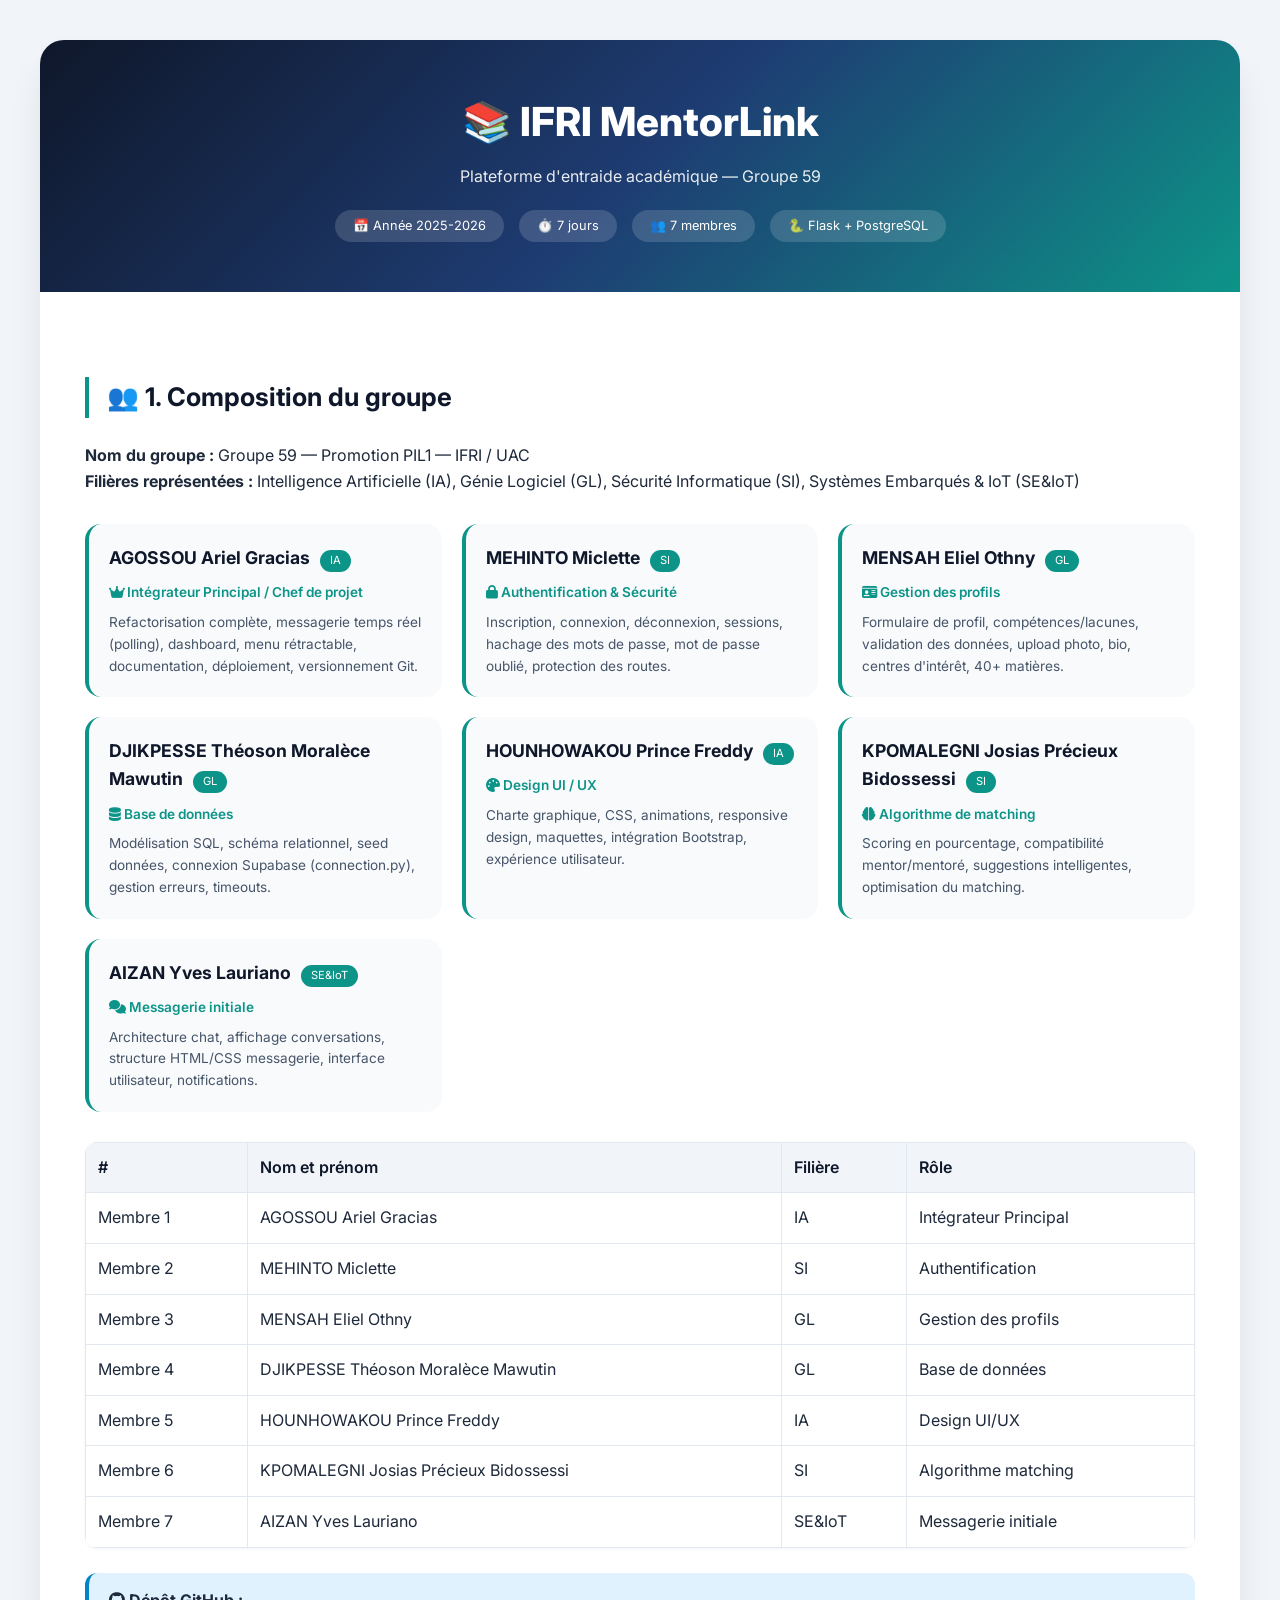
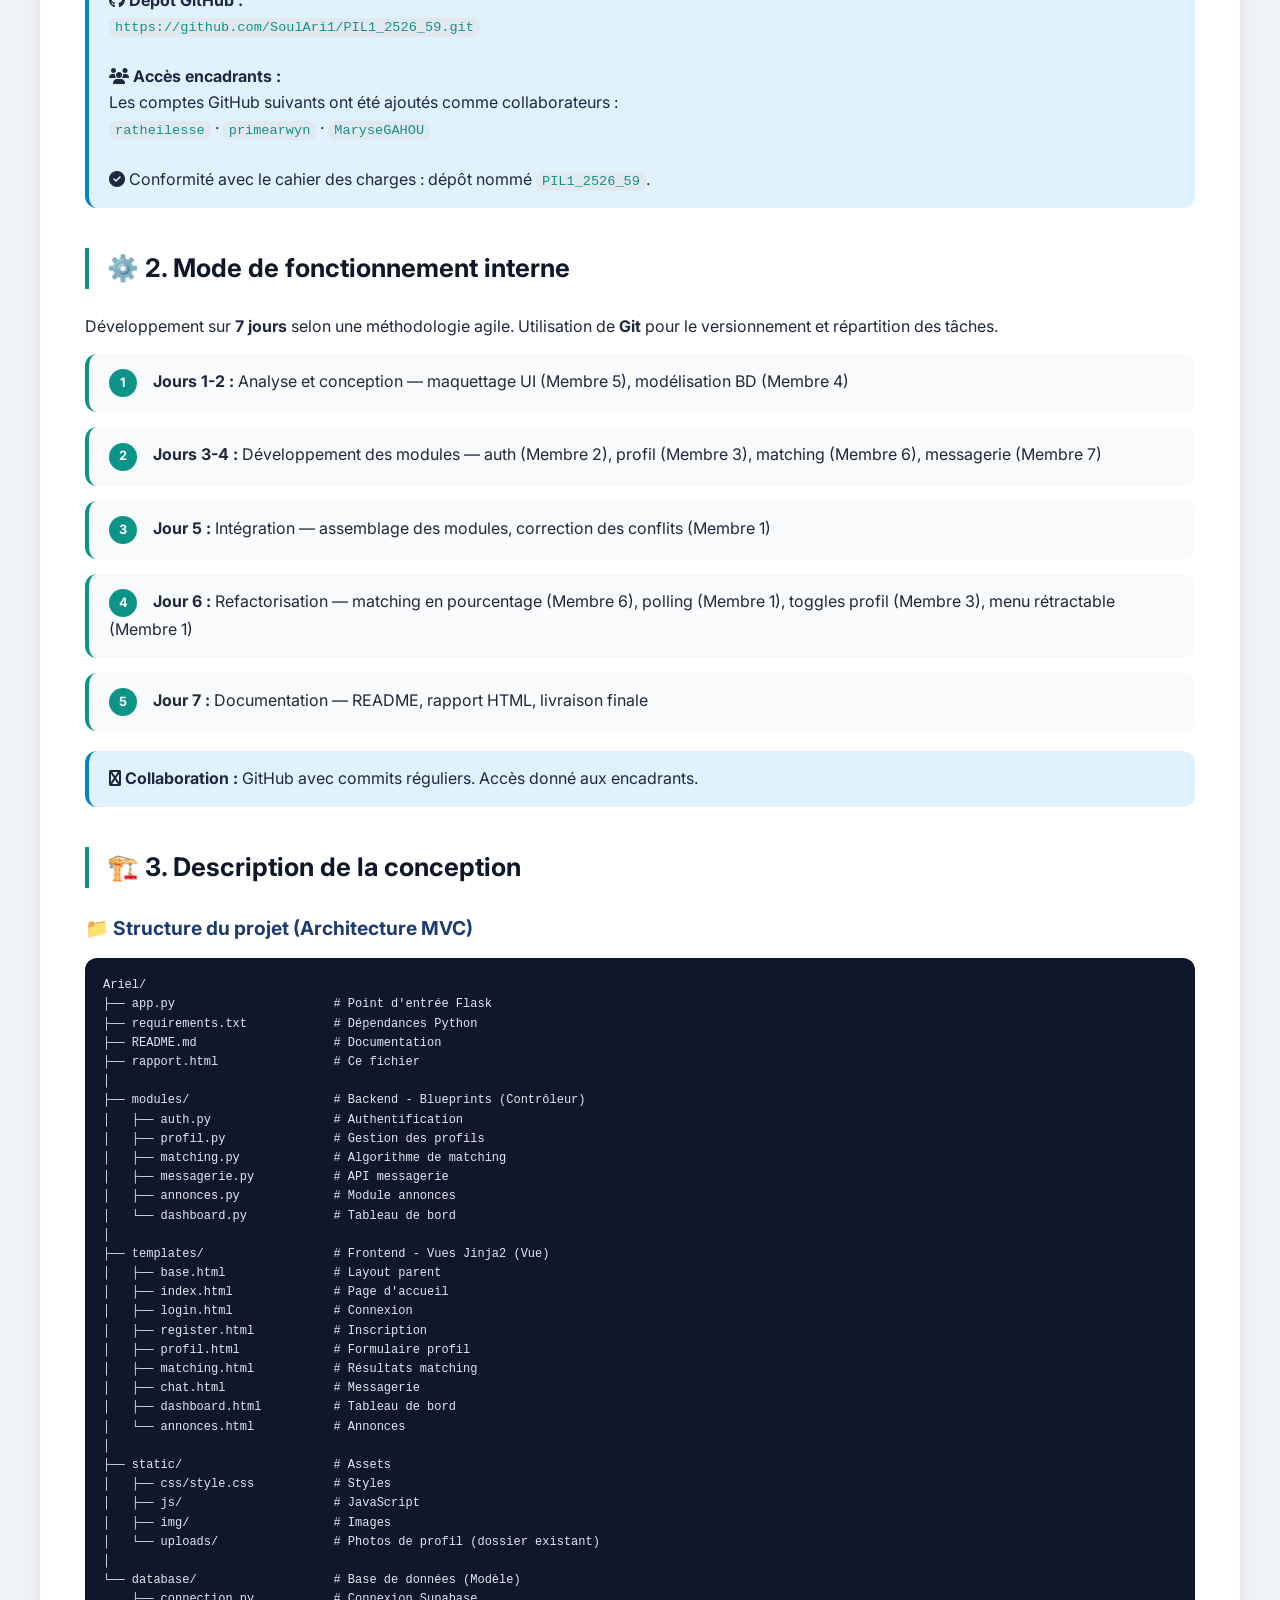
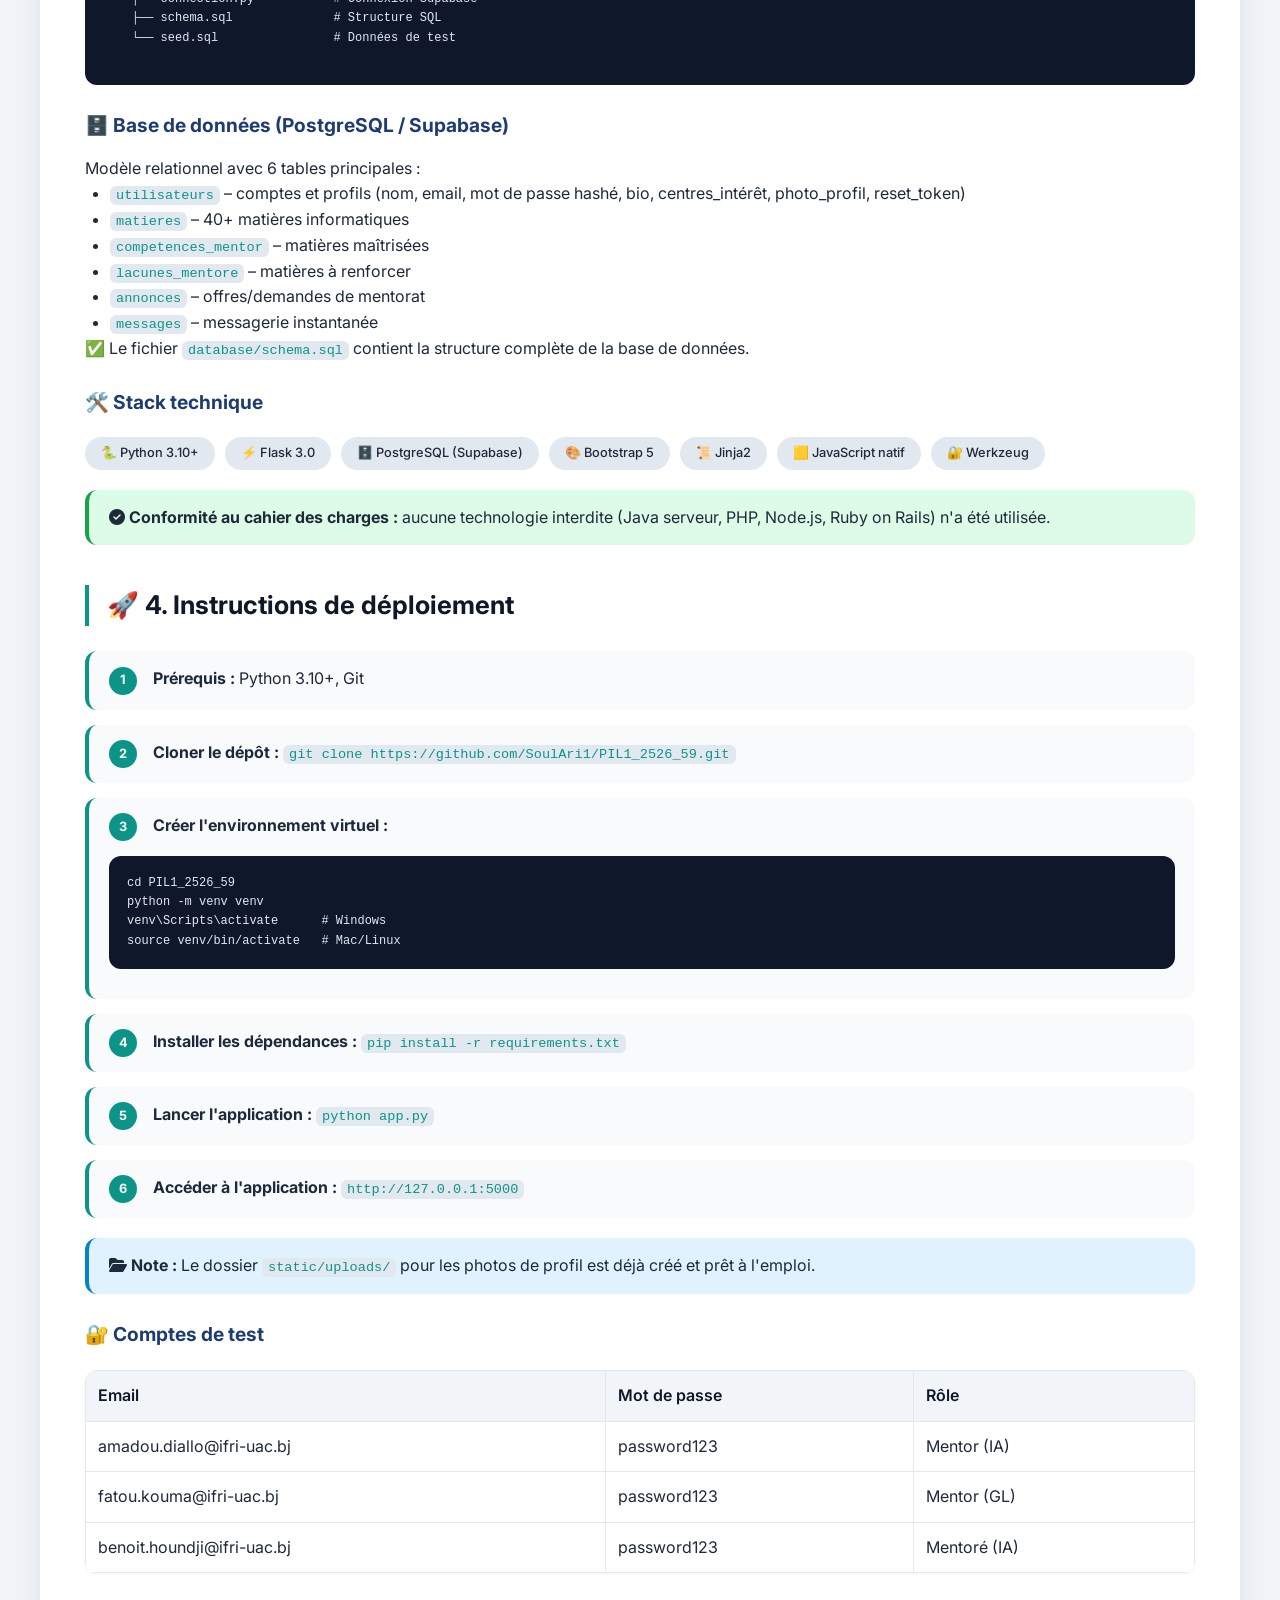
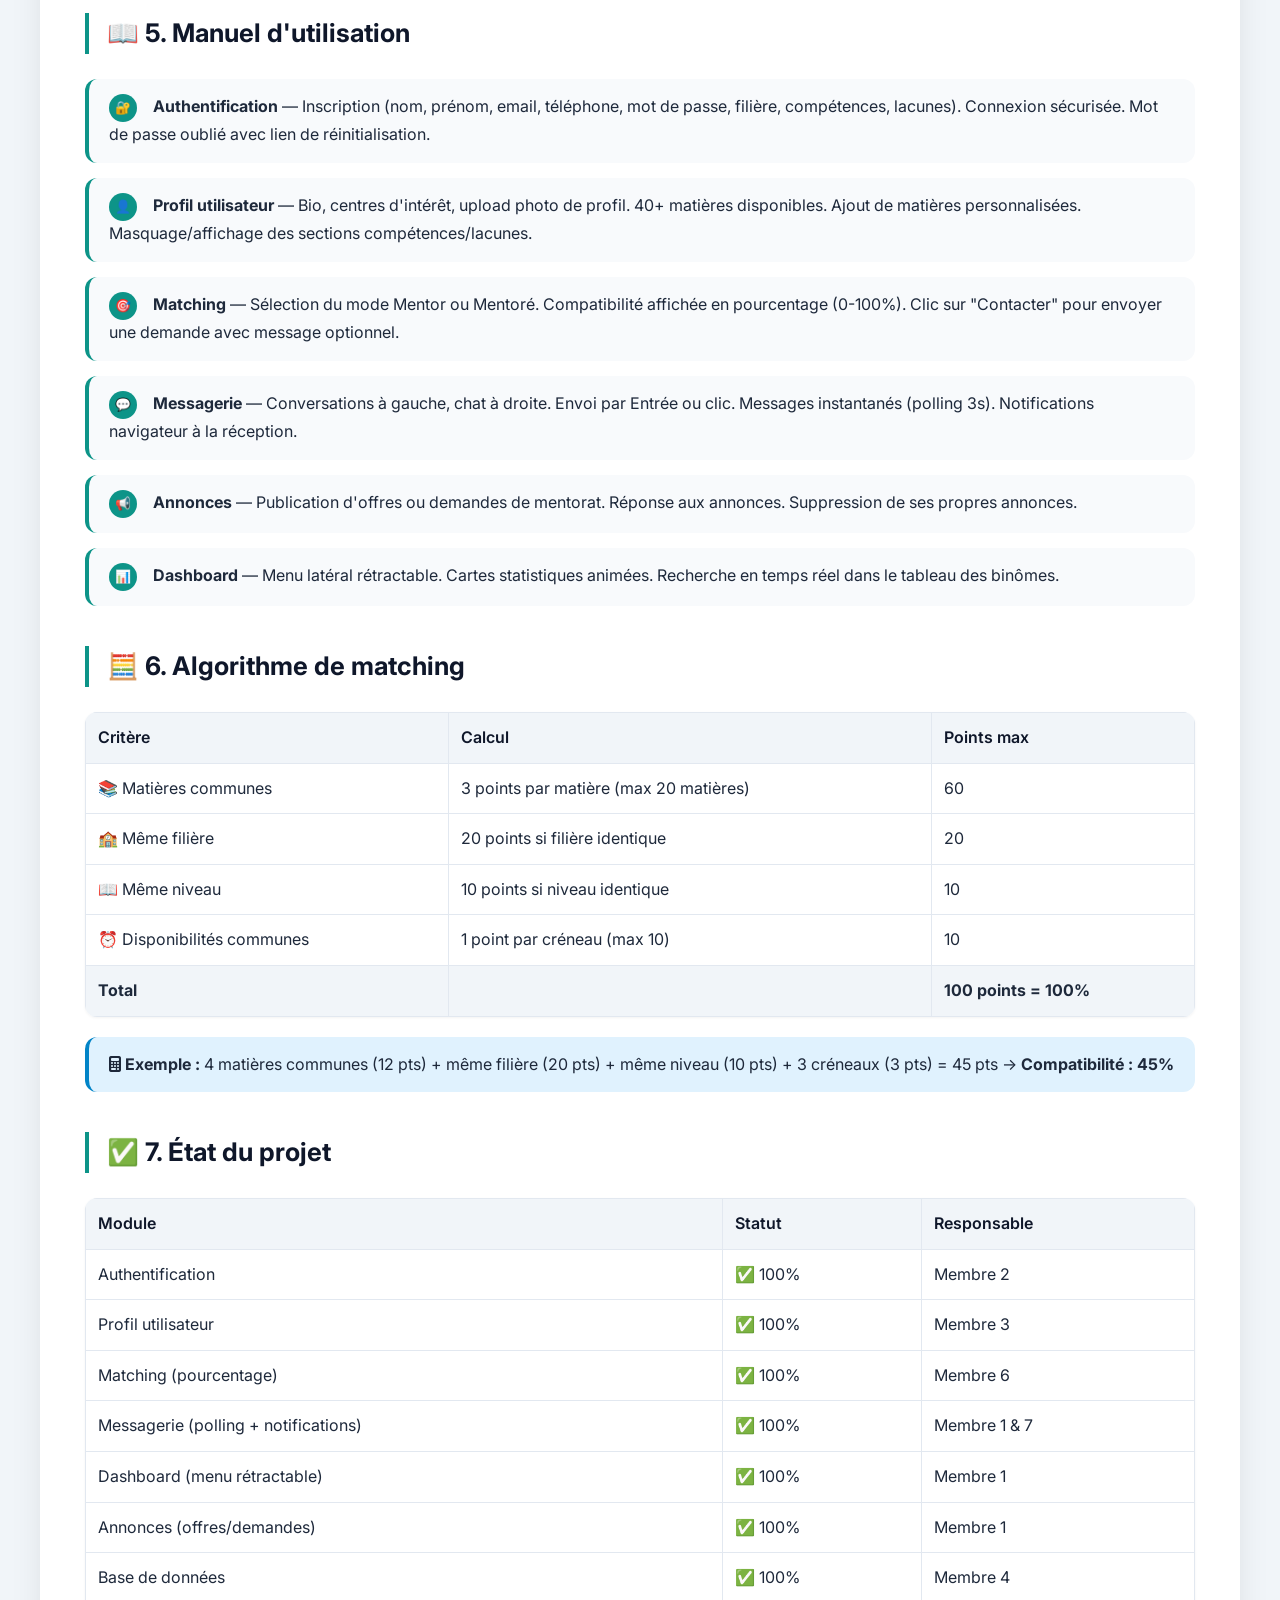
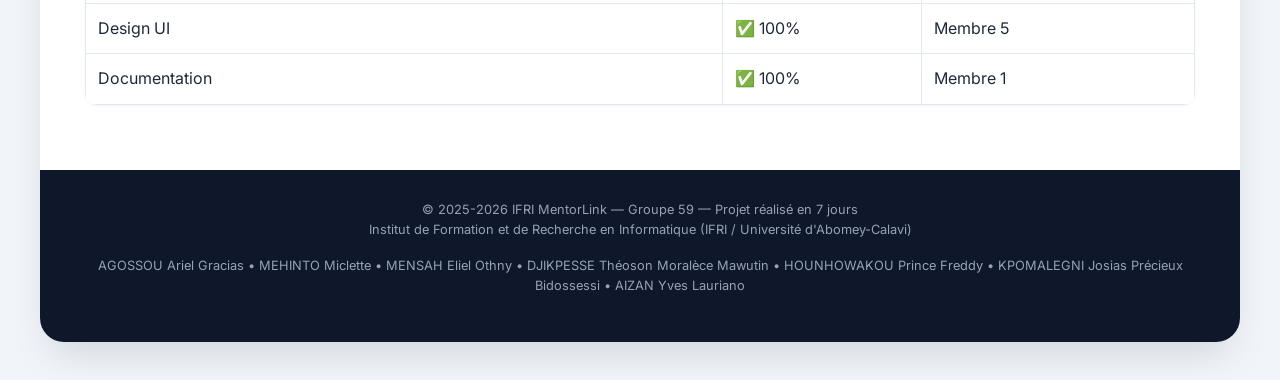
==== rapport.html @ c5157a89 "Le rapport." ====
<!DOCTYPE html>
<html lang="fr">
<head>
    <meta charset="UTF-8">
    <meta name="viewport" content="width=device-width, initial-scale=1.0">
    <title>Rapport Projet IFRI MentorLink - Groupe 59</title>
    <link href="https://fonts.googleapis.com/css2?family=Inter:opsz,wght@14..32,300;14..32,400;14..32,500;14..32,600;14..32,700;14..32,800&display=swap" rel="stylesheet">
    <link rel="stylesheet" href="https://cdnjs.cloudflare.com/ajax/libs/font-awesome/6.4.0/css/all.min.css">
    <style>
        * {
            margin: 0;
            padding: 0;
            box-sizing: border-box;
        }
        body {
            font-family: 'Inter', sans-serif;
            line-height: 1.6;
            color: #1e293b;
            background: #f1f5f9;
            padding: 40px 20px;
        }
        .container {
            max-width: 1200px;
            margin: 0 auto;
            background: white;
            border-radius: 24px;
            box-shadow: 0 20px 40px -12px rgba(0,0,0,0.15);
            overflow: hidden;
        }
        header {
            background: linear-gradient(135deg, #0f172a 0%, #1e3c72 50%, #0d9488 100%);
            color: white;
            padding: 50px 40px;
            text-align: center;
        }
        header h1 {
            font-size: 2.5rem;
            margin-bottom: 10px;
            font-weight: 800;
        }
        header .subtitle {
            font-size: 1rem;
            opacity: 0.9;
            margin-bottom: 20px;
        }
        .badge-container {
            display: flex;
            justify-content: center;
            gap: 15px;
            flex-wrap: wrap;
        }
        .badge {
            background: rgba(255,255,255,0.15);
            padding: 6px 18px;
            border-radius: 50px;
            font-size: 0.8rem;
        }
        .content {
            padding: 45px;
        }
        h2 {
            color: #0f172a;
            border-left: 4px solid #0d9488;
            padding-left: 18px;
            margin: 40px 0 25px 0;
            font-size: 1.6rem;
        }
        h3 {
            color: #1e3c72;
            margin: 25px 0 15px 0;
            font-size: 1.2rem;
        }
        .member-grid {
            display: grid;
            grid-template-columns: repeat(auto-fit, minmax(320px, 1fr));
            gap: 20px;
            margin: 30px 0;
        }
        .member-card {
            background: #f8fafc;
            border-radius: 16px;
            padding: 20px;
            border-left: 4px solid #0d9488;
            transition: all 0.2s;
        }
        .member-card:hover {
            transform: translateY(-3px);
            box-shadow: 0 10px 20px -10px rgba(0,0,0,0.1);
        }
        .member-name {
            font-size: 1.1rem;
            font-weight: 700;
            color: #0f172a;
        }
        .member-filiere {
            display: inline-block;
            background: #0d9488;
            color: white;
            padding: 2px 10px;
            border-radius: 20px;
            font-size: 0.7rem;
            margin-left: 10px;
        }
        .member-role {
            color: #0d9488;
            font-weight: 600;
            font-size: 0.85rem;
            margin: 10px 0 8px 0;
        }
        .member-desc {
            color: #475569;
            font-size: 0.85rem;
        }
        table {
            width: 100%;
            border-collapse: collapse;
            margin: 20px 0;
            border-radius: 12px;
            overflow: hidden;
            box-shadow: 0 1px 3px rgba(0,0,0,0.05);
        }
        th, td {
            border: 1px solid #e2e8f0;
            padding: 12px;
            text-align: left;
        }
        th {
            background: #f1f5f9;
            font-weight: 600;
            color: #0f172a;
        }
        pre {
            background: #0f172a;
            color: #e2e8f0;
            padding: 18px;
            border-radius: 12px;
            overflow-x: auto;
            font-size: 0.75rem;
            font-family: 'Monaco', monospace;
            margin: 15px 0;
        }
        code {
            background: #e2e8f0;
            padding: 2px 6px;
            border-radius: 6px;
            font-size: 0.85rem;
            color: #0d9488;
        }
        .tech-stack {
            display: flex;
            flex-wrap: wrap;
            gap: 10px;
            margin: 20px 0;
        }
        .tech-item {
            background: #e2e8f0;
            padding: 6px 16px;
            border-radius: 30px;
            font-size: 0.8rem;
            font-weight: 500;
        }
        .step {
            background: #f8fafc;
            border-radius: 12px;
            padding: 15px 20px;
            margin: 15px 0;
            border-left: 4px solid #0d9488;
        }
        .step-number {
            background: #0d9488;
            color: white;
            width: 28px;
            height: 28px;
            border-radius: 50%;
            display: inline-flex;
            align-items: center;
            justify-content: center;
            margin-right: 12px;
            font-size: 0.8rem;
            font-weight: bold;
        }
        .info-box {
            background: #e0f2fe;
            border-left: 4px solid #0284c7;
            padding: 15px 20px;
            border-radius: 12px;
            margin: 20px 0;
        }
        .success-box {
            background: #dcfce7;
            border-left-color: #16a34a;
        }
        footer {
            background: #0f172a;
            color: #94a3b8;
            text-align: center;
            padding: 30px;
            font-size: 0.8rem;
        }
        .footer-names {
            display: flex;
            flex-wrap: wrap;
            justify-content: center;
            gap: 15px;
            margin: 15px 0;
        }
        @media (max-width: 768px) {
            .content { padding: 25px; }
            header h1 { font-size: 1.6rem; }
            h2 { font-size: 1.3rem; }
        }
        @media print {
            body { background: white; padding: 0; }
            header { -webkit-print-color-adjust: exact; print-color-adjust: exact; }
            .member-card { break-inside: avoid; }
        }
    </style>
</head>
<body>
<div class="container">
    <header>
        <h1>📚 IFRI MentorLink</h1>
        <p class="subtitle">Plateforme d'entraide académique — Groupe 59</p>
        <div class="badge-container">
            <span class="badge">📅 Année 2025-2026</span>
            <span class="badge">⏱️ 7 jours</span>
            <span class="badge">👥 7 membres</span>
            <span class="badge">🐍 Flask + PostgreSQL</span>
        </div>
    </header>

    <div class="content">

        <!-- ==================== 1. MEMBRES ==================== -->
        <h2>👥 1. Composition du groupe</h2>
        <p><strong>Nom du groupe :</strong> Groupe 59 — Promotion PIL1 — IFRI / UAC</p>
        <p><strong>Filières représentées :</strong> Intelligence Artificielle (IA), Génie Logiciel (GL), Sécurité Informatique (SI), Systèmes Embarqués & IoT (SE&IoT)</p>

        <div class="member-grid">
            <div class="member-card">
                <div><span class="member-name">AGOSSOU Ariel Gracias</span><span class="member-filiere">IA</span></div>
                <div class="member-role"><i class="fas fa-crown"></i> Intégrateur Principal / Chef de projet</div>
                <div class="member-desc">Refactorisation complète, messagerie temps réel (polling), dashboard, menu rétractable, documentation, déploiement, versionnement Git.</div>
            </div>
            <div class="member-card">
                <div><span class="member-name">MEHINTO Miclette</span><span class="member-filiere">SI</span></div>
                <div class="member-role"><i class="fas fa-lock"></i> Authentification & Sécurité</div>
                <div class="member-desc">Inscription, connexion, déconnexion, sessions, hachage des mots de passe, mot de passe oublié, protection des routes.</div>
            </div>
            <div class="member-card">
                <div><span class="member-name">MENSAH Eliel Othny</span><span class="member-filiere">GL</span></div>
                <div class="member-role"><i class="fas fa-id-card"></i> Gestion des profils</div>
                <div class="member-desc">Formulaire de profil, compétences/lacunes, validation des données, upload photo, bio, centres d'intérêt, 40+ matières.</div>
            </div>
            <div class="member-card">
                <div><span class="member-name">DJIKPESSE Théoson Moralèce Mawutin</span><span class="member-filiere">GL</span></div>
                <div class="member-role"><i class="fas fa-database"></i> Base de données</div>
                <div class="member-desc">Modélisation SQL, schéma relationnel, seed données, connexion Supabase (connection.py), gestion erreurs, timeouts.</div>
            </div>
            <div class="member-card">
                <div><span class="member-name">HOUNHOWAKOU Prince Freddy</span><span class="member-filiere">IA</span></div>
                <div class="member-role"><i class="fas fa-palette"></i> Design UI / UX</div>
                <div class="member-desc">Charte graphique, CSS, animations, responsive design, maquettes, intégration Bootstrap, expérience utilisateur.</div>
            </div>
            <div class="member-card">
                <div><span class="member-name">KPOMALEGNI Josias Précieux Bidossessi</span><span class="member-filiere">SI</span></div>
                <div class="member-role"><i class="fas fa-brain"></i> Algorithme de matching</div>
                <div class="member-desc">Scoring en pourcentage, compatibilité mentor/mentoré, suggestions intelligentes, optimisation du matching.</div>
            </div>
            <div class="member-card">
                <div><span class="member-name">AIZAN Yves Lauriano</span><span class="member-filiere">SE&IoT</span></div>
                <div class="member-role"><i class="fas fa-comments"></i> Messagerie initiale</div>
                <div class="member-desc">Architecture chat, affichage conversations, structure HTML/CSS messagerie, interface utilisateur, notifications.</div>
            </div>
        </div>

        <table>
            <thead><tr><th>#</th><th>Nom et prénom</th><th>Filière</th><th>Rôle</th></tr></thead>
            <tbody>
                <tr><td>Membre 1</td><td>AGOSSOU Ariel Gracias</td><td>IA</td><td>Intégrateur Principal</td></tr>
                <tr><td>Membre 2</td><td>MEHINTO Miclette</td><td>SI</td><td>Authentification</td></tr>
                <tr><td>Membre 3</td><td>MENSAH Eliel Othny</td><td>GL</td><td>Gestion des profils</td></tr>
                <tr><td>Membre 4</td><td>DJIKPESSE Théoson Moralèce Mawutin</td><td>GL</td><td>Base de données</td></tr>
                <tr><td>Membre 5</td><td>HOUNHOWAKOU Prince Freddy</td><td>IA</td><td>Design UI/UX</td></tr>
                <tr><td>Membre 6</td><td>KPOMALEGNI Josias Précieux Bidossessi</td><td>SI</td><td>Algorithme matching</td></tr>
                <tr><td>Membre 7</td><td>AIZAN Yves Lauriano</td><td>SE&IoT</td><td>Messagerie initiale</td></tr>
            </tbody>
        </table>

        <!-- Dépôt GitHub et accès encadrants -->
        <div class="info-box" style="margin-top: 25px;">
            <i class="fab fa-github"></i> <strong>Dépôt GitHub :</strong><br>
            <code>https://github.com/SoulAri1/PIL1_2526_59.git</code>
            <br><br>
            <i class="fas fa-users"></i> <strong>Accès encadrants :</strong><br>
            Les comptes GitHub suivants ont été ajoutés comme collaborateurs :<br>
            <code>ratheilesse</code> · <code>primearwyn</code> · <code>MaryseGAHOU</code>
            <br><br>
            <i class="fas fa-check-circle"></i> Conformité avec le cahier des charges : dépôt nommé <code>PIL1_2526_59</code>.
        </div>

        <!-- ==================== 2. FONCTIONNEMENT ==================== -->
        <h2>⚙️ 2. Mode de fonctionnement interne</h2>
        <p>Développement sur <strong>7 jours</strong> selon une méthodologie agile. Utilisation de <strong>Git</strong> pour le versionnement et répartition des tâches.</p>

        <div class="step"><span class="step-number">1</span> <strong>Jours 1-2 :</strong> Analyse et conception — maquettage UI (Membre 5), modélisation BD (Membre 4)</div>
        <div class="step"><span class="step-number">2</span> <strong>Jours 3-4 :</strong> Développement des modules — auth (Membre 2), profil (Membre 3), matching (Membre 6), messagerie (Membre 7)</div>
        <div class="step"><span class="step-number">3</span> <strong>Jour 5 :</strong> Intégration — assemblage des modules, correction des conflits (Membre 1)</div>
        <div class="step"><span class="step-number">4</span> <strong>Jour 6 :</strong> Refactorisation — matching en pourcentage (Membre 6), polling (Membre 1), toggles profil (Membre 3), menu rétractable (Membre 1)</div>
        <div class="step"><span class="step-number">5</span> <strong>Jour 7 :</strong> Documentation — README, rapport HTML, livraison finale</div>

        <div class="info-box">
            <i class="fas fa-github"></i> <strong>Collaboration :</strong> GitHub avec commits réguliers. Accès donné aux encadrants.
        </div>

        <!-- ==================== 3. CONCEPTION ==================== -->
        <h2>🏗️ 3. Description de la conception</h2>

        <h3>📁 Structure du projet (Architecture MVC)</h3>
        <pre>
Ariel/
├── app.py                      # Point d'entrée Flask
├── requirements.txt            # Dépendances Python
├── README.md                   # Documentation
├── rapport.html                # Ce fichier
│
├── modules/                    # Backend - Blueprints (Contrôleur)
│   ├── auth.py                 # Authentification
│   ├── profil.py               # Gestion des profils
│   ├── matching.py             # Algorithme de matching
│   ├── messagerie.py           # API messagerie
│   ├── annonces.py             # Module annonces
│   └── dashboard.py            # Tableau de bord
│
├── templates/                  # Frontend - Vues Jinja2 (Vue)
│   ├── base.html               # Layout parent
│   ├── index.html              # Page d'accueil
│   ├── login.html              # Connexion
│   ├── register.html           # Inscription
│   ├── profil.html             # Formulaire profil
│   ├── matching.html           # Résultats matching
│   ├── chat.html               # Messagerie
│   ├── dashboard.html          # Tableau de bord
│   └── annonces.html           # Annonces
│
├── static/                     # Assets
│   ├── css/style.css           # Styles
│   ├── js/                     # JavaScript
│   ├── img/                    # Images
│   └── uploads/                # Photos de profil (dossier existant)
│
└── database/                   # Base de données (Modèle)
    ├── connection.py           # Connexion Supabase
    ├── schema.sql              # Structure SQL
    └── seed.sql                # Données de test
        </pre>

        <h3>🗄️ Base de données (PostgreSQL / Supabase)</h3>
        <p>Modèle relationnel avec 6 tables principales :</p>
        <ul style="margin-left: 25px;">
            <li><code>utilisateurs</code> – comptes et profils (nom, email, mot de passe hashé, bio, centres_intérêt, photo_profil, reset_token)</li>
            <li><code>matieres</code> – 40+ matières informatiques</li>
            <li><code>competences_mentor</code> – matières maîtrisées</li>
            <li><code>lacunes_mentore</code> – matières à renforcer</li>
            <li><code>annonces</code> – offres/demandes de mentorat</li>
            <li><code>messages</code> – messagerie instantanée</li>
        </ul>
        <p>✅ Le fichier <code>database/schema.sql</code> contient la structure complète de la base de données.</p>

        <h3>🛠️ Stack technique</h3>
        <div class="tech-stack">
            <span class="tech-item">🐍 Python 3.10+</span>
            <span class="tech-item">⚡ Flask 3.0</span>
            <span class="tech-item">🗄️ PostgreSQL (Supabase)</span>
            <span class="tech-item">🎨 Bootstrap 5</span>
            <span class="tech-item">📜 Jinja2</span>
            <span class="tech-item">🟨 JavaScript natif</span>
            <span class="tech-item">🔐 Werkzeug</span>
        </div>
        <div class="success-box info-box">
            <i class="fas fa-check-circle"></i> <strong>Conformité au cahier des charges :</strong> aucune technologie interdite (Java serveur, PHP, Node.js, Ruby on Rails) n'a été utilisée.
        </div>

        <!-- ==================== 4. INSTRUCTIONS DE DÉPLOIEMENT ==================== -->
        <h2>🚀 4. Instructions de déploiement</h2>

        <div class="step"><span class="step-number">1</span> <strong>Prérequis :</strong> Python 3.10+, Git</div>
        <div class="step"><span class="step-number">2</span> <strong>Cloner le dépôt :</strong> <code>git clone https://github.com/SoulAri1/PIL1_2526_59.git</code></div>
        <div class="step"><span class="step-number">3</span> <strong>Créer l'environnement virtuel :</strong>
            <pre>cd PIL1_2526_59
python -m venv venv
venv\Scripts\activate      # Windows
source venv/bin/activate   # Mac/Linux</pre>
        </div>
        <div class="step"><span class="step-number">4</span> <strong>Installer les dépendances :</strong> <code>pip install -r requirements.txt</code></div>
        <div class="step"><span class="step-number">5</span> <strong>Lancer l'application :</strong> <code>python app.py</code></div>
        <div class="step"><span class="step-number">6</span> <strong>Accéder à l'application :</strong> <code>http://127.0.0.1:5000</code></div>

        <div class="info-box">
            <i class="fas fa-folder-open"></i> <strong>Note :</strong> Le dossier <code>static/uploads/</code> pour les photos de profil est déjà créé et prêt à l'emploi.
        </div>

        <h3>🔐 Comptes de test</h3>
        <table>
            <thead><tr><th>Email</th><th>Mot de passe</th><th>Rôle</th></tr></thead>
            <tbody>
                <tr><td>amadou.diallo@ifri-uac.bj</td><td>password123</td><td>Mentor (IA)</td></tr>
                <tr><td>fatou.kouma@ifri-uac.bj</td><td>password123</td><td>Mentor (GL)</td></tr>
                <tr><td>benoit.houndji@ifri-uac.bj</td><td>password123</td><td>Mentoré (IA)</td></tr>
            </tbody>
        </table>

        <!-- ==================== 5. MANUEL D'UTILISATION ==================== -->
        <h2>📖 5. Manuel d'utilisation</h2>

        <div class="step"><span class="step-number">🔐</span> <strong>Authentification</strong> — Inscription (nom, prénom, email, téléphone, mot de passe, filière, compétences, lacunes). Connexion sécurisée. Mot de passe oublié avec lien de réinitialisation.</div>
        <div class="step"><span class="step-number">👤</span> <strong>Profil utilisateur</strong> — Bio, centres d'intérêt, upload photo de profil. 40+ matières disponibles. Ajout de matières personnalisées. Masquage/affichage des sections compétences/lacunes.</div>
        <div class="step"><span class="step-number">🎯</span> <strong>Matching</strong> — Sélection du mode Mentor ou Mentoré. Compatibilité affichée en pourcentage (0-100%). Clic sur "Contacter" pour envoyer une demande avec message optionnel.</div>
        <div class="step"><span class="step-number">💬</span> <strong>Messagerie</strong> — Conversations à gauche, chat à droite. Envoi par Entrée ou clic. Messages instantanés (polling 3s). Notifications navigateur à la réception.</div>
        <div class="step"><span class="step-number">📢</span> <strong>Annonces</strong> — Publication d'offres ou demandes de mentorat. Réponse aux annonces. Suppression de ses propres annonces.</div>
        <div class="step"><span class="step-number">📊</span> <strong>Dashboard</strong> — Menu latéral rétractable. Cartes statistiques animées. Recherche en temps réel dans le tableau des binômes.</div>

        <!-- ==================== 6. ALGORITHME ==================== -->
        <h2>🧮 6. Algorithme de matching</h2>
        <table>
            <thead><tr><th>Critère</th><th>Calcul</th><th>Points max</th></tr></thead>
            <tbody>
                <tr><td>📚 Matières communes</td><td>3 points par matière (max 20 matières)</td><td>60</td></tr>
                <tr><td>🏫 Même filière</td><td>20 points si filière identique</td><td>20</td></tr>
                <tr><td>📖 Même niveau</td><td>10 points si niveau identique</td><td>10</td></tr>
                <tr><td>⏰ Disponibilités communes</td><td>1 point par créneau (max 10)</td><td>10</td></tr>
                <tr style="background:#f1f5f9;"><td><strong>Total</strong></td><td></td><td><strong>100 points = 100%</strong></td></tr>
            </tbody>
        </table>
        <div class="info-box">
            <i class="fas fa-calculator"></i> <strong>Exemple :</strong> 4 matières communes (12 pts) + même filière (20 pts) + même niveau (10 pts) + 3 créneaux (3 pts) = 45 pts → <strong>Compatibilité : 45%</strong>
        </div>

        <!-- ==================== 7. ÉTAT ==================== -->
        <h2>✅ 7. État du projet</h2>
        <table>
            <thead><tr><th>Module</th><th>Statut</th><th>Responsable</th></tr></thead>
            <tbody>
                <tr><td>Authentification</td><td>✅ 100%</td><td>Membre 2</td></tr>
                <tr><td>Profil utilisateur</td><td>✅ 100%</td><td>Membre 3</td></tr>
                <tr><td>Matching (pourcentage)</td><td>✅ 100%</td><td>Membre 6</td></tr>
                <tr><td>Messagerie (polling + notifications)</td><td>✅ 100%</td><td>Membre 1 & 7</td></tr>
                <tr><td>Dashboard (menu rétractable)</td><td>✅ 100%</td><td>Membre 1</td></tr>
                <tr><td>Annonces (offres/demandes)</td><td>✅ 100%</td><td>Membre 1</td></tr>
                <tr><td>Base de données</td><td>✅ 100%</td><td>Membre 4</td></tr>
                <tr><td>Design UI</td><td>✅ 100%</td><td>Membre 5</td></tr>
                <tr><td>Documentation</td><td>✅ 100%</td><td>Membre 1</td></tr>
            </tbody>
        </table>

    </div>

    <footer>
        <p>© 2025-2026 IFRI MentorLink — Groupe 59 — Projet réalisé en 7 jours</p>
        <p>Institut de Formation et de Recherche en Informatique (IFRI / Université d'Abomey-Calavi)</p>
        <div class="footer-names">
            AGOSSOU Ariel Gracias • MEHINTO Miclette • MENSAH Eliel Othny • DJIKPESSE Théoson Moralèce Mawutin • HOUNHOWAKOU Prince Freddy • KPOMALEGNI Josias Précieux Bidossessi • AIZAN Yves Lauriano
        </div>
    </footer>
</div>
</body>
</html>
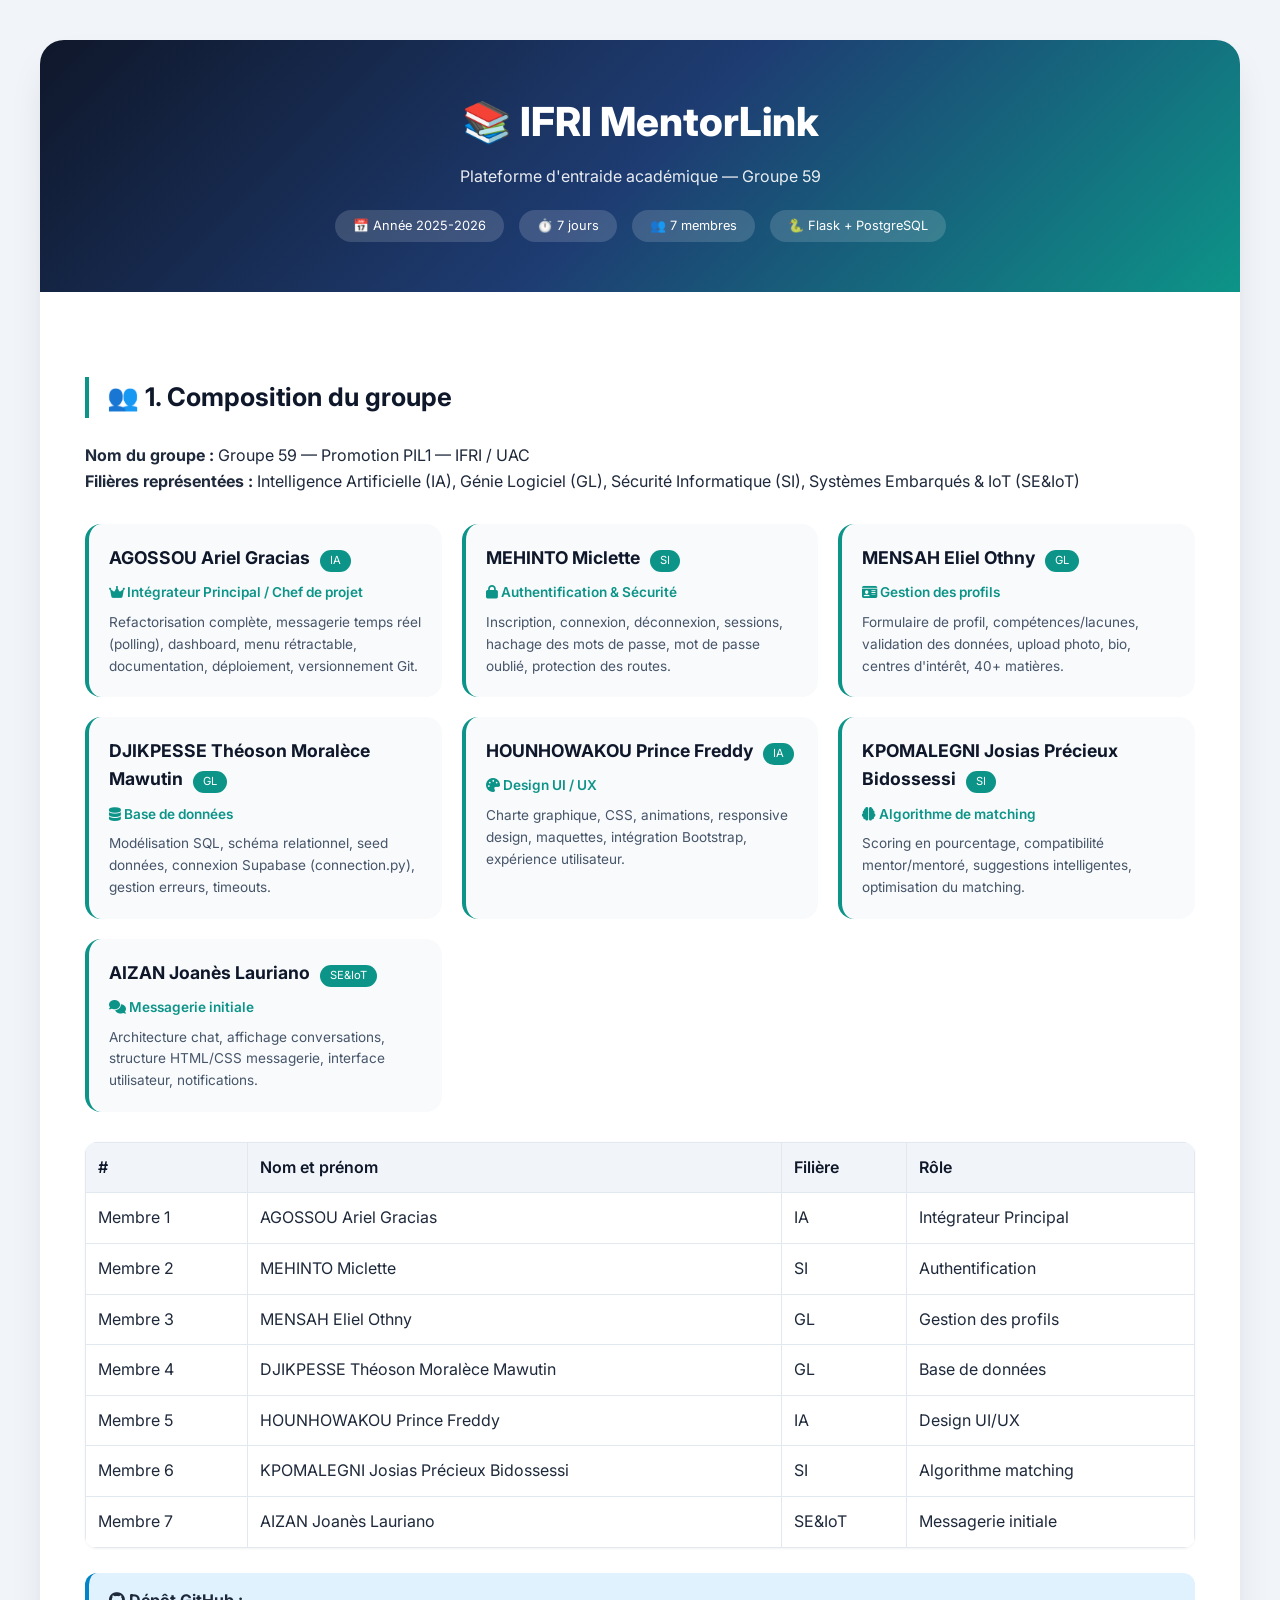
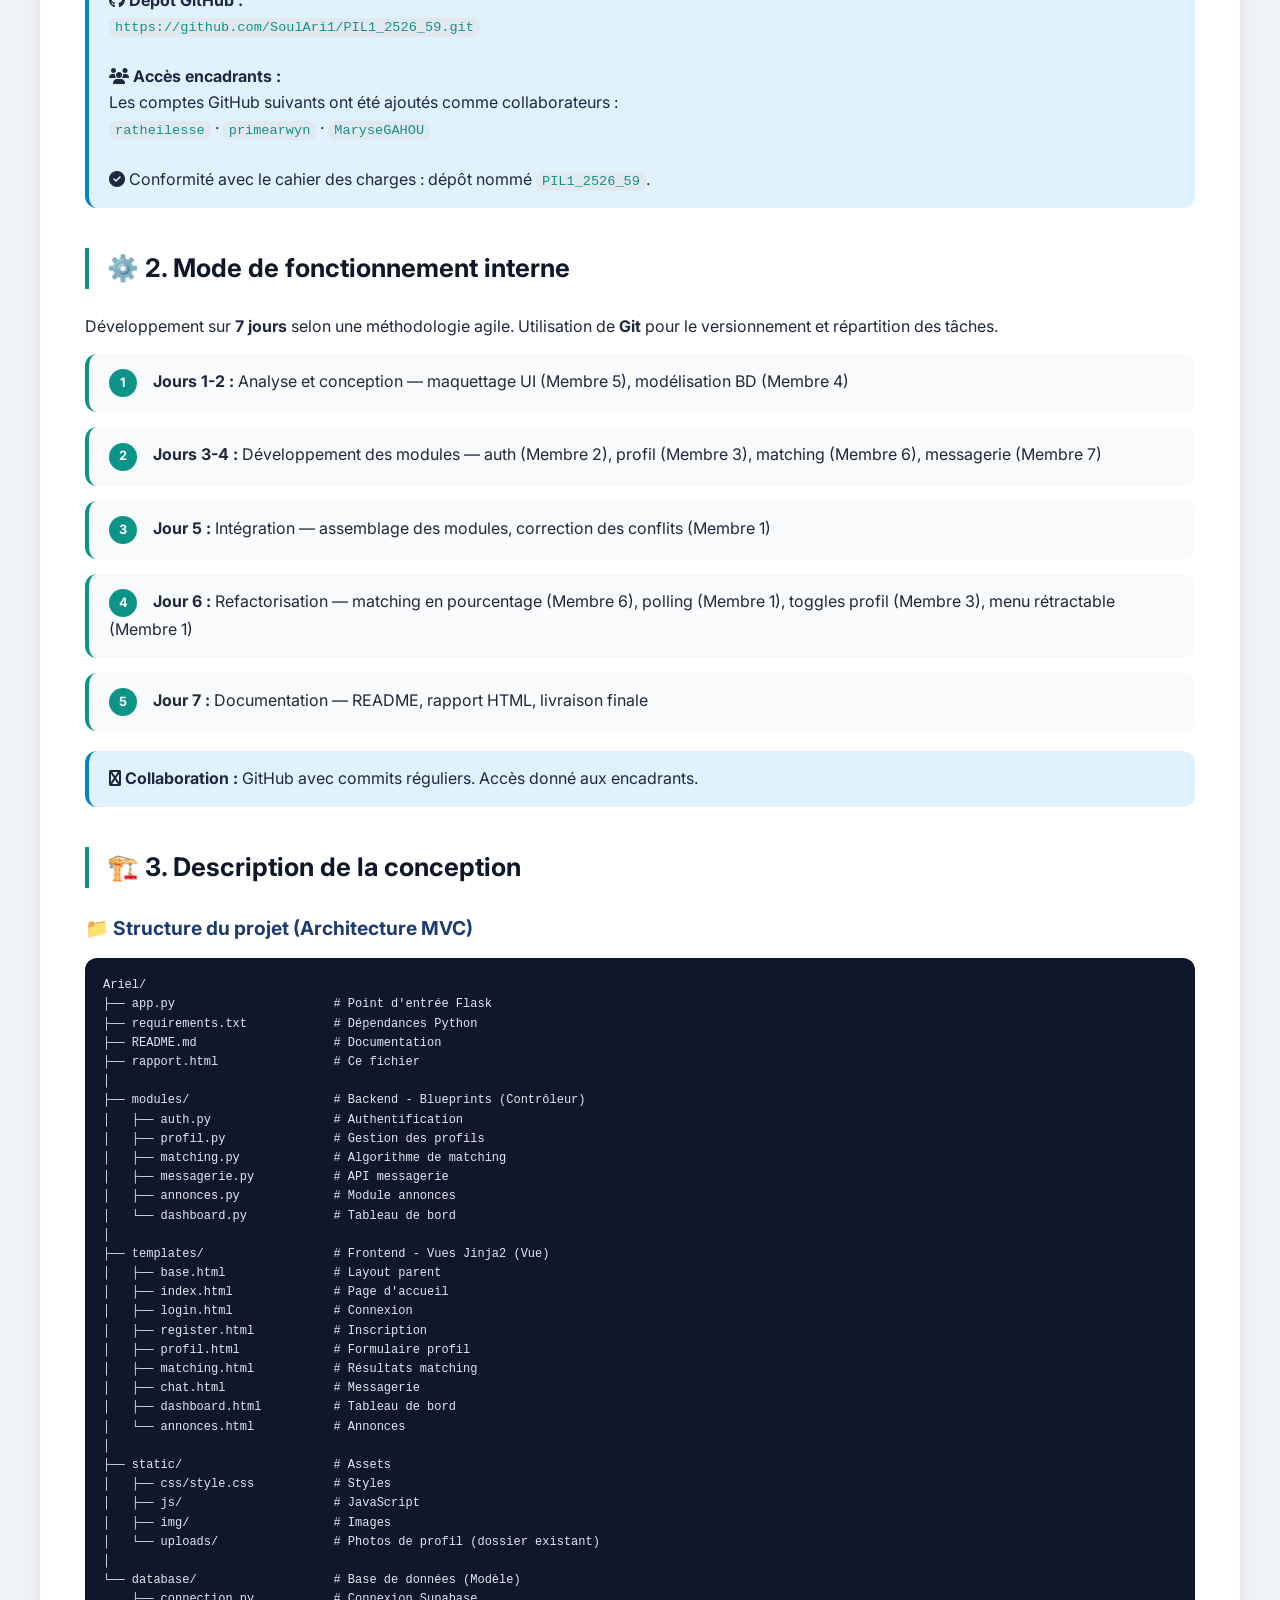
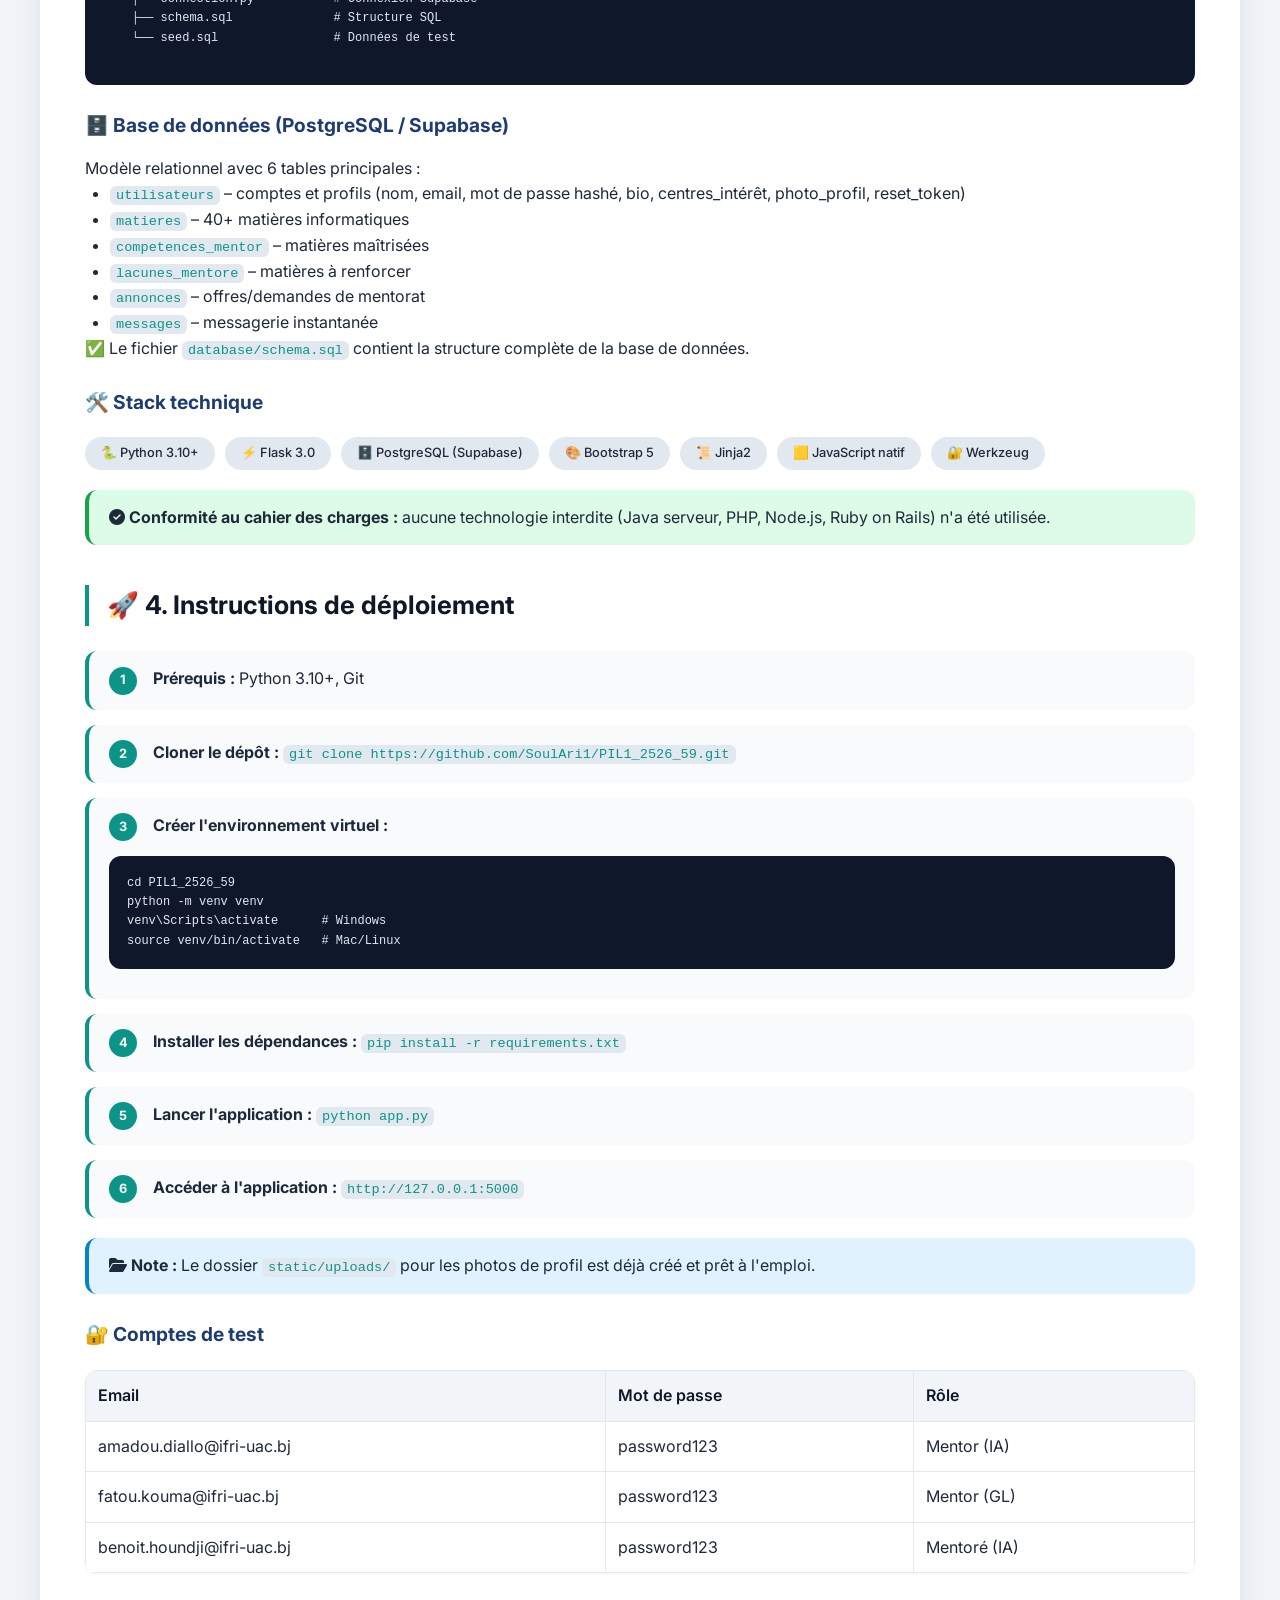
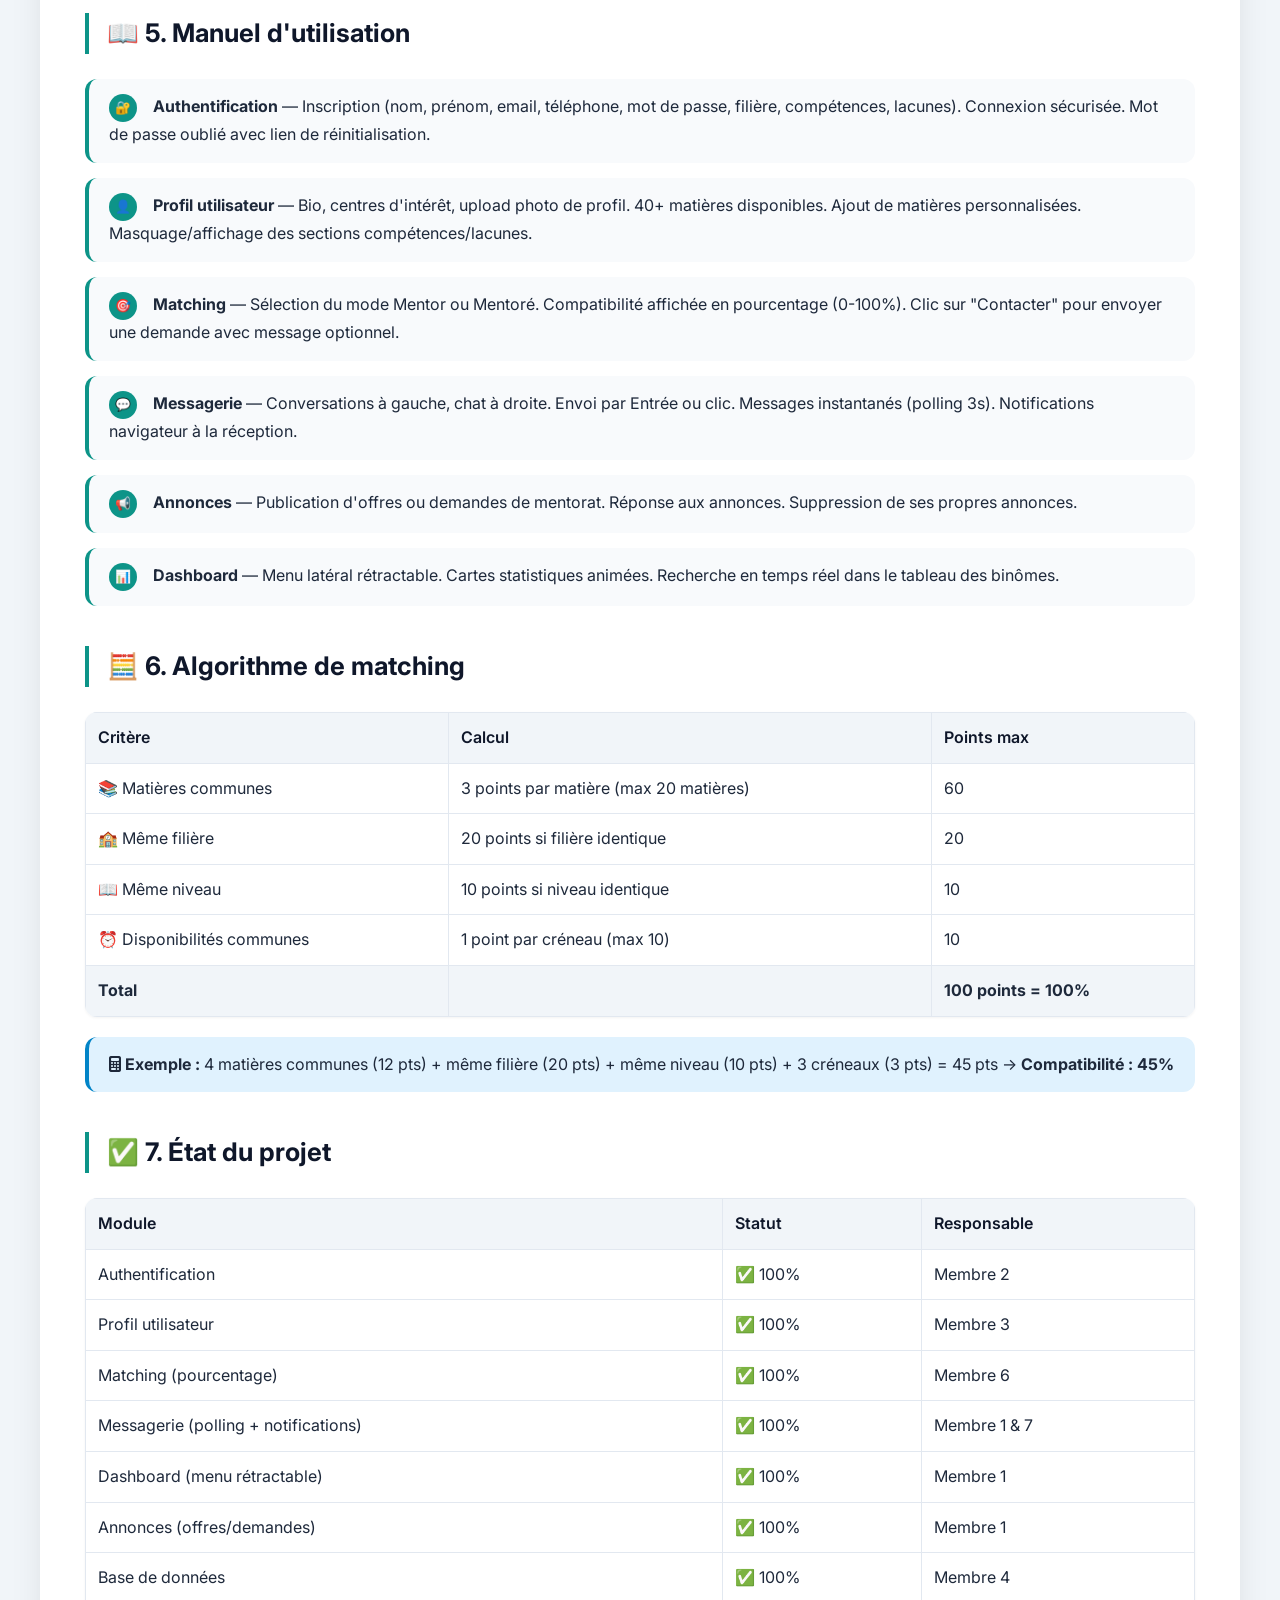
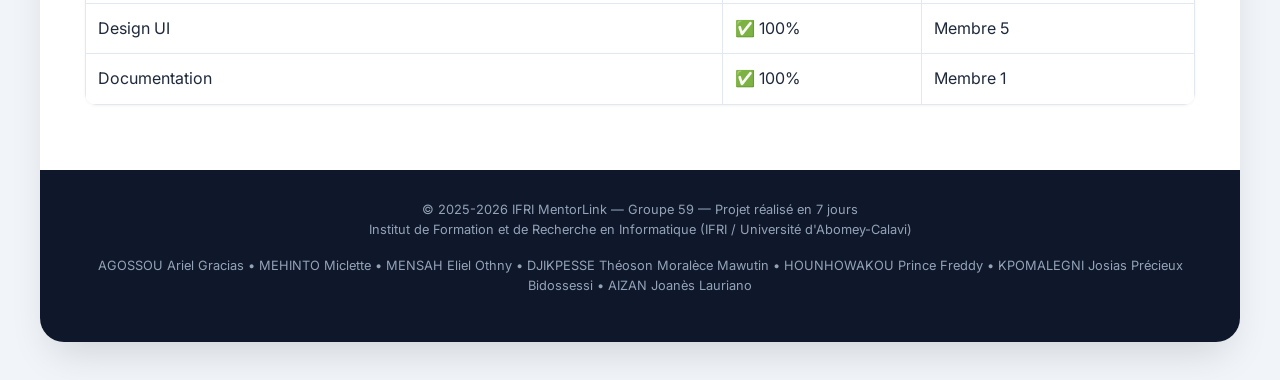
==== commit 17e16352: "Correction des noms." ====
--- a/rapport.html
+++ b/rapport.html
@@ -268,7 +268,7 @@
                 <div class="member-desc">Scoring en pourcentage, compatibilité mentor/mentoré, suggestions intelligentes, optimisation du matching.</div>
             </div>
             <div class="member-card">
-                <div><span class="member-name">AIZAN Yves Lauriano</span><span class="member-filiere">SE&IoT</span></div>
+                <div><span class="member-name">AIZAN Joanès Lauriano</span><span class="member-filiere">SE&IoT</span></div>
                 <div class="member-role"><i class="fas fa-comments"></i> Messagerie initiale</div>
                 <div class="member-desc">Architecture chat, affichage conversations, structure HTML/CSS messagerie, interface utilisateur, notifications.</div>
             </div>
@@ -283,7 +283,7 @@
                 <tr><td>Membre 4</td><td>DJIKPESSE Théoson Moralèce Mawutin</td><td>GL</td><td>Base de données</td></tr>
                 <tr><td>Membre 5</td><td>HOUNHOWAKOU Prince Freddy</td><td>IA</td><td>Design UI/UX</td></tr>
                 <tr><td>Membre 6</td><td>KPOMALEGNI Josias Précieux Bidossessi</td><td>SI</td><td>Algorithme matching</td></tr>
-                <tr><td>Membre 7</td><td>AIZAN Yves Lauriano</td><td>SE&IoT</td><td>Messagerie initiale</td></tr>
+                <tr><td>Membre 7</td><td>AIZAN Joanès Lauriano</td><td>SE&IoT</td><td>Messagerie initiale</td></tr>
             </tbody>
         </table>
 
@@ -459,7 +459,7 @@
         <p>© 2025-2026 IFRI MentorLink — Groupe 59 — Projet réalisé en 7 jours</p>
         <p>Institut de Formation et de Recherche en Informatique (IFRI / Université d'Abomey-Calavi)</p>
         <div class="footer-names">
-            AGOSSOU Ariel Gracias • MEHINTO Miclette • MENSAH Eliel Othny • DJIKPESSE Théoson Moralèce Mawutin • HOUNHOWAKOU Prince Freddy • KPOMALEGNI Josias Précieux Bidossessi • AIZAN Yves Lauriano
+            AGOSSOU Ariel Gracias • MEHINTO Miclette • MENSAH Eliel Othny • DJIKPESSE Théoson Moralèce Mawutin • HOUNHOWAKOU Prince Freddy • KPOMALEGNI Josias Précieux Bidossessi • AIZAN Joanès Lauriano
         </div>
     </footer>
 </div>
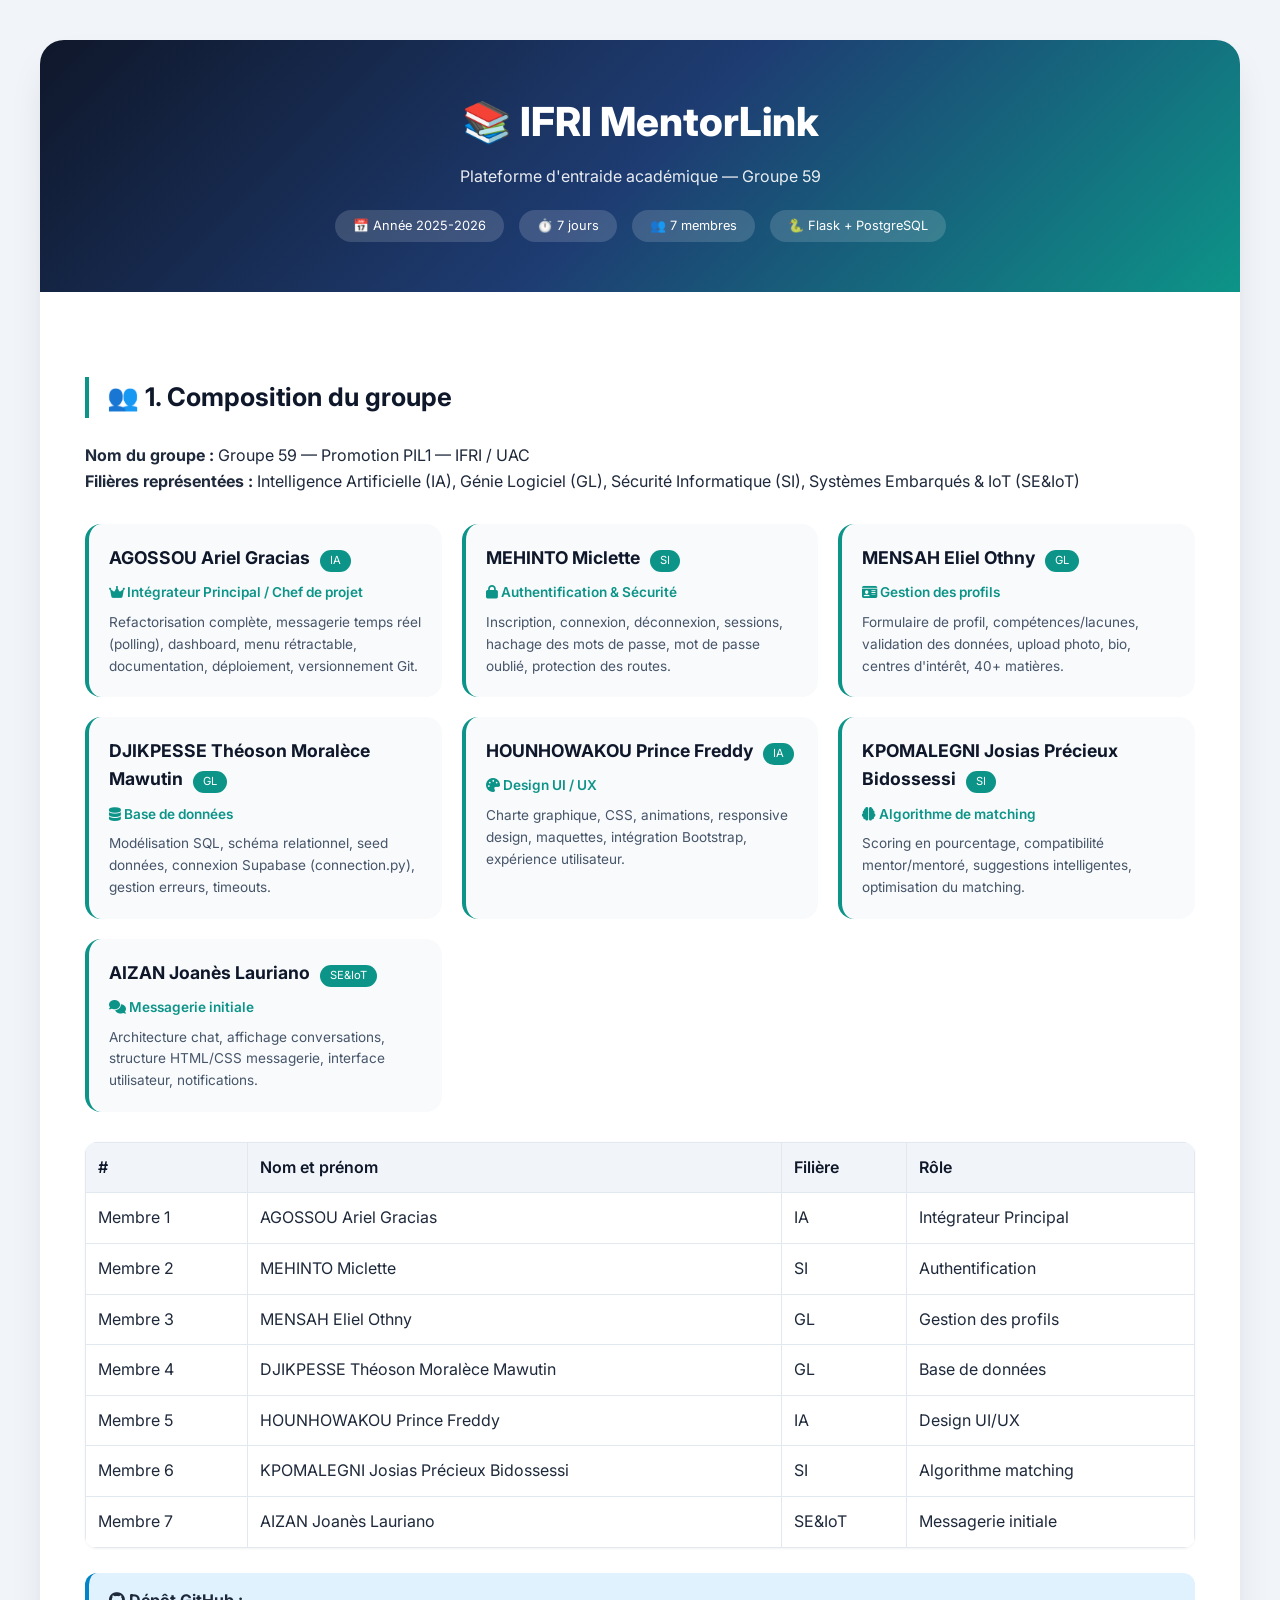
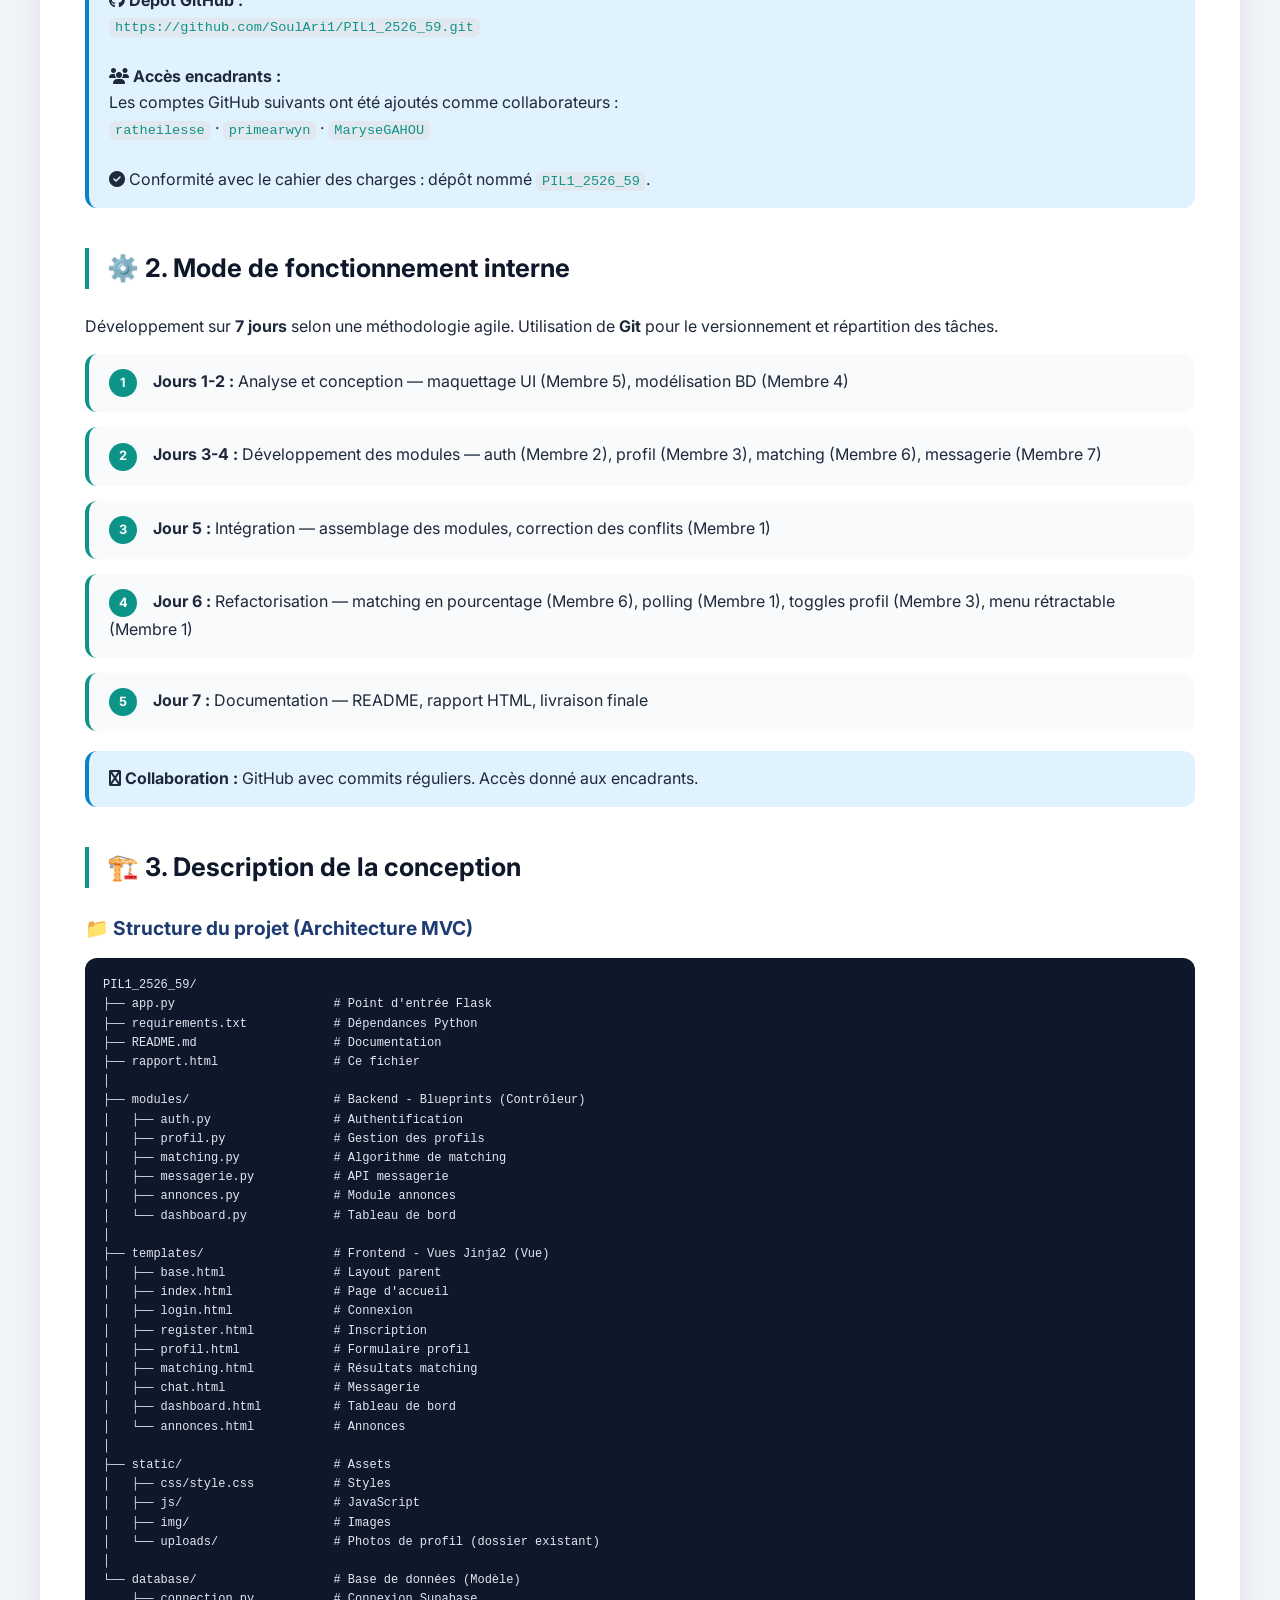
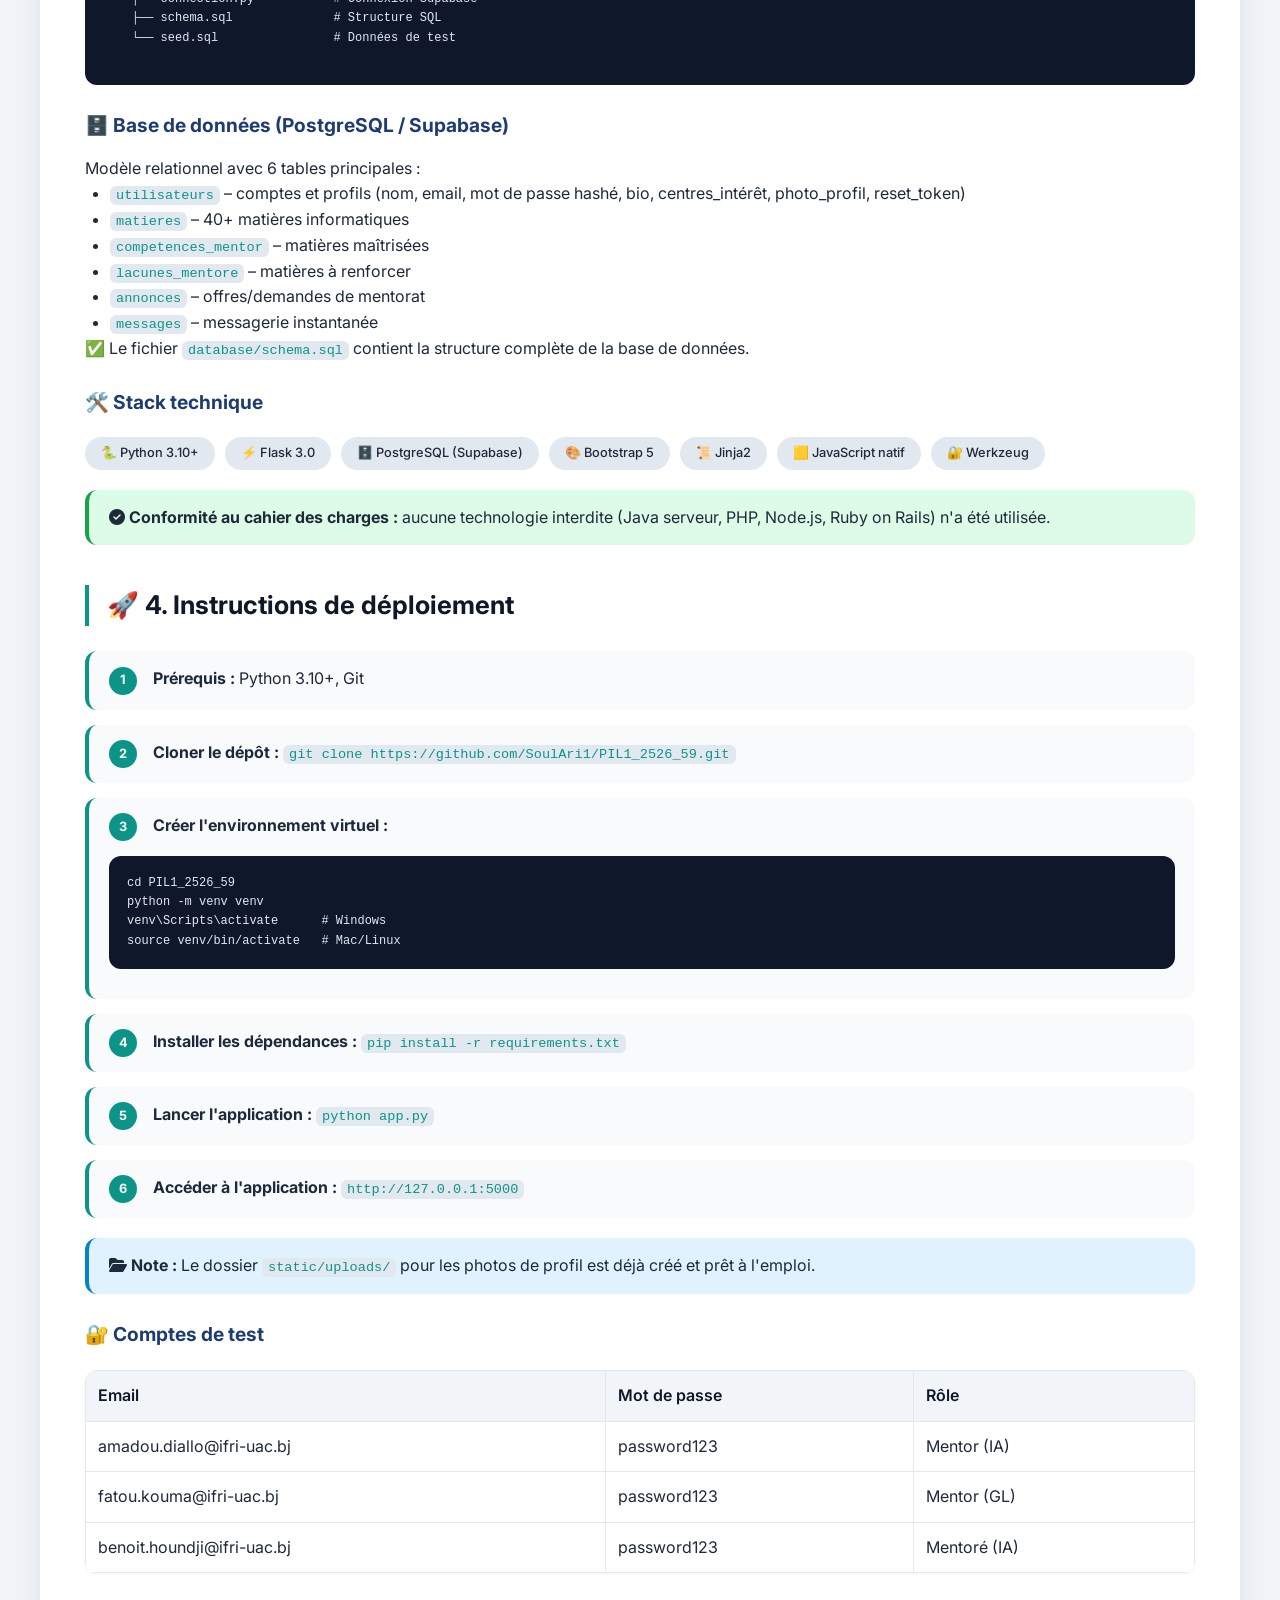
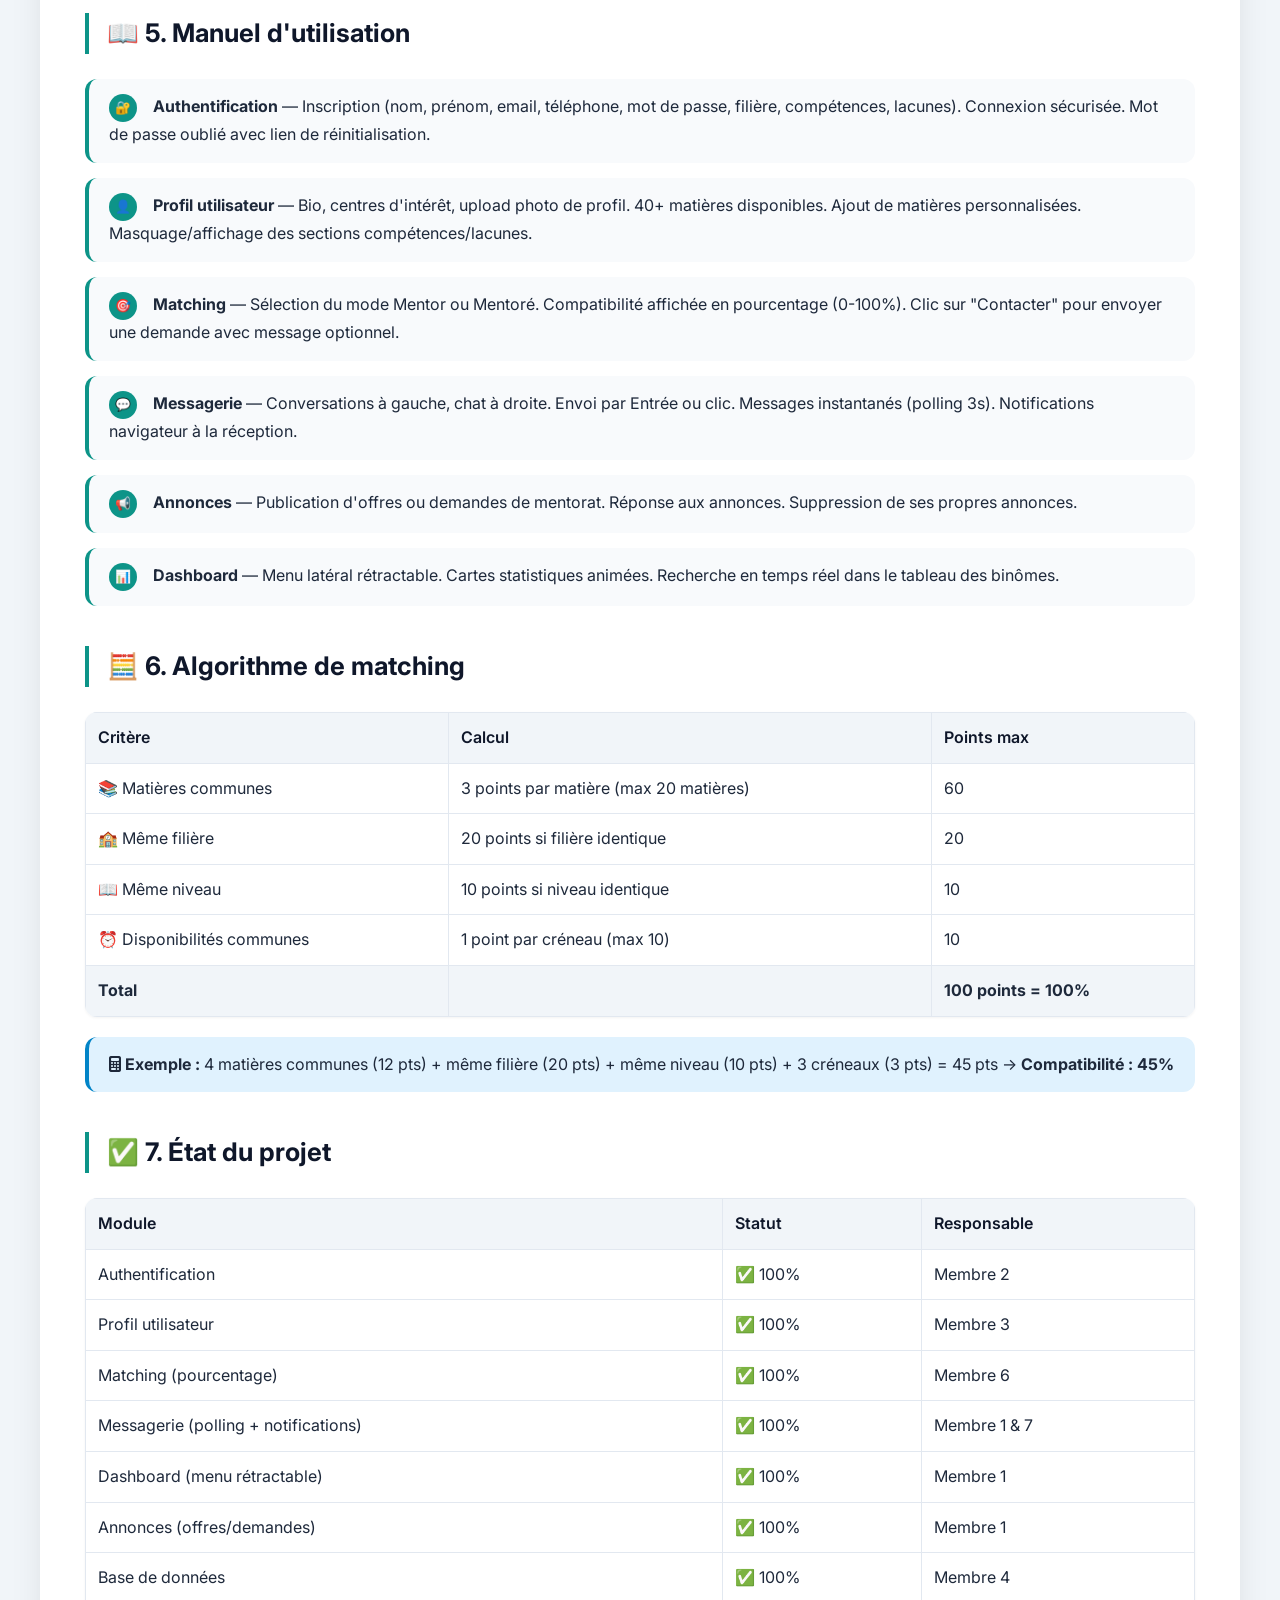
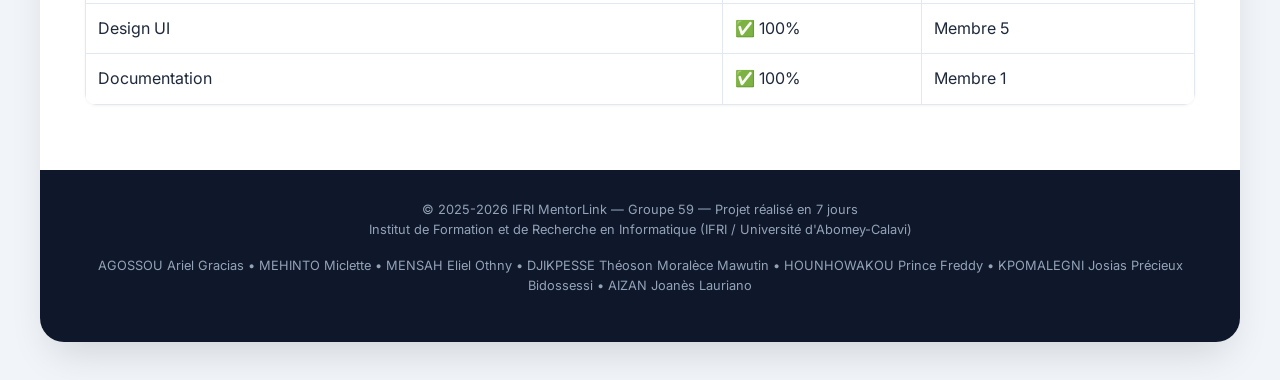
==== commit 713593fa: "." ====
--- a/rapport.html
+++ b/rapport.html
@@ -318,7 +318,7 @@
 
         <h3>📁 Structure du projet (Architecture MVC)</h3>
         <pre>
-Ariel/
+PIL1_2526_59/
 ├── app.py                      # Point d'entrée Flask
 ├── requirements.txt            # Dépendances Python
 ├── README.md                   # Documentation
